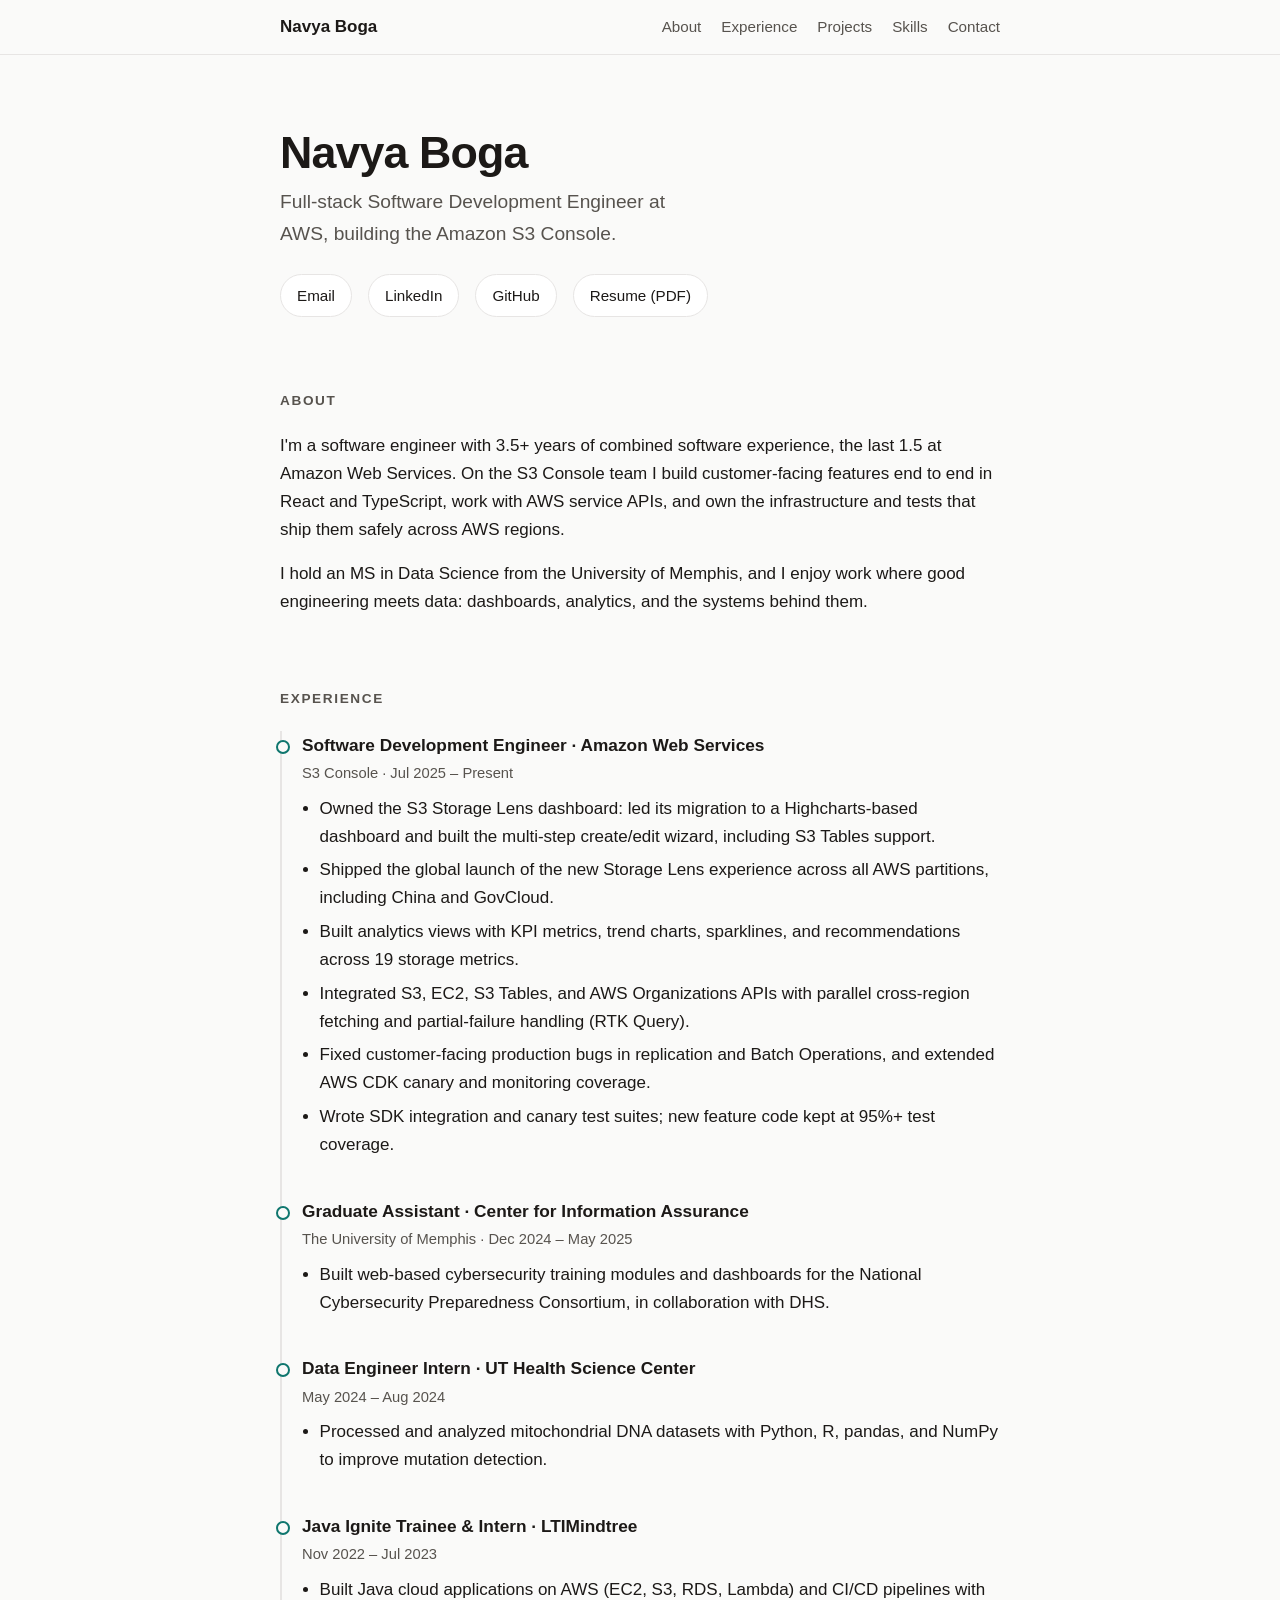
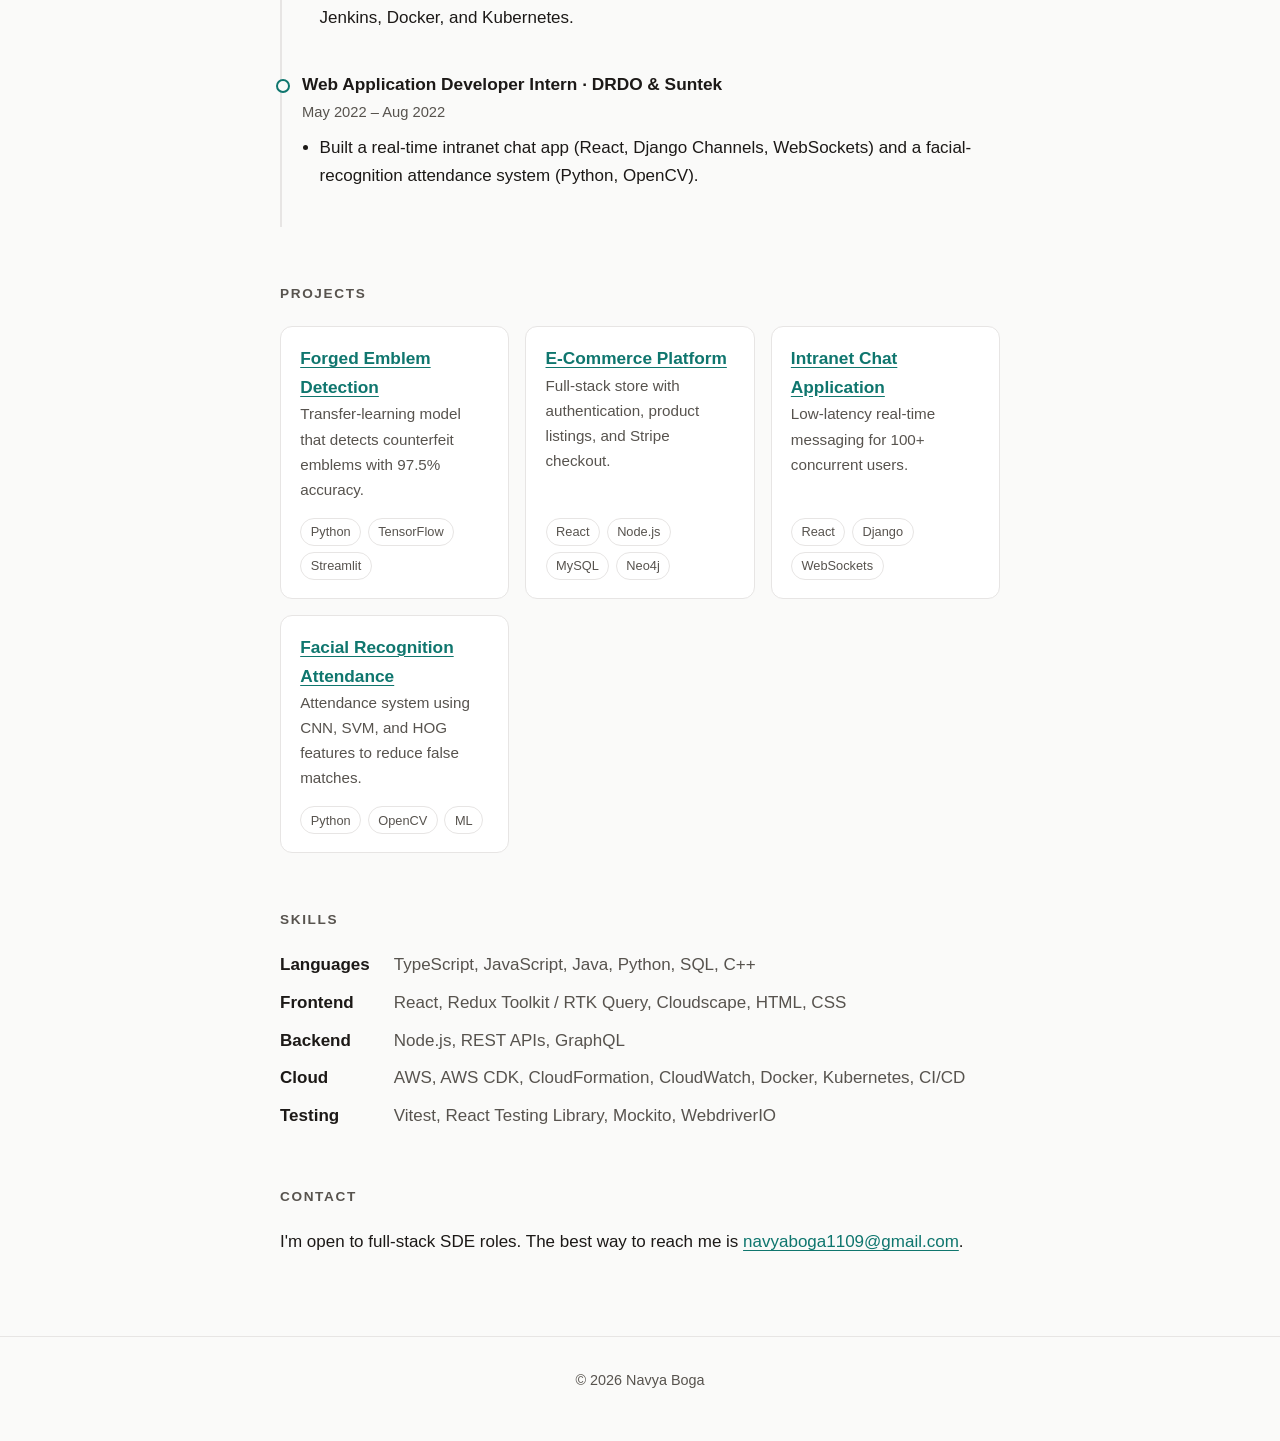
==== index.html @ 66bd67a5 "Add portfolio site" ====
<!DOCTYPE html>
<html lang="en">
<head>
  <meta charset="utf-8">
  <meta name="viewport" content="width=device-width, initial-scale=1">
  <title>Navya Boga — Software Development Engineer</title>
  <meta name="description" content="Navya Boga — Full-stack Software Development Engineer at AWS (S3 Console). React, TypeScript, Java, AWS CDK.">
  <meta property="og:title" content="Navya Boga — Software Development Engineer">
  <meta property="og:description" content="Full-stack SDE at AWS building the S3 Console. 3.5+ years of combined software experience.">
  <link rel="icon" href="data:image/svg+xml,<svg xmlns='http://www.w3.org/2000/svg' viewBox='0 0 100 100'><text y='.9em' font-size='80'>N</text></svg>">
  <style>
    :root {
      --bg: #fafaf9;
      --fg: #1c1917;
      --muted: #57534e;
      --line: #e7e5e4;
      --accent: #0f766e;
      --card: #ffffff;
      --max: 760px;
    }
    @media (prefers-color-scheme: dark) {
      :root {
        --bg: #0c0a09;
        --fg: #f5f5f4;
        --muted: #a8a29e;
        --line: #292524;
        --accent: #5eead4;
        --card: #1c1917;
      }
    }
    * { box-sizing: border-box; }
    html { scroll-behavior: smooth; }
    @media (prefers-reduced-motion: reduce) { html { scroll-behavior: auto; } }
    body {
      margin: 0;
      background: var(--bg);
      color: var(--fg);
      font: 17px/1.65 -apple-system, BlinkMacSystemFont, "Segoe UI", Inter, Roboto, Helvetica, Arial, sans-serif;
    }
    a { color: var(--accent); text-underline-offset: 3px; }
    a:focus-visible, button:focus-visible { outline: 2px solid var(--accent); outline-offset: 3px; border-radius: 3px; }
    .skip { position: absolute; left: -999px; top: 0; background: var(--fg); color: var(--bg); padding: .5rem 1rem; }
    .skip:focus { left: 1rem; top: 1rem; z-index: 10; }
    header.top {
      position: sticky; top: 0; z-index: 5;
      background: var(--bg);
      border-bottom: 1px solid var(--line);
    }
    nav {
      max-width: var(--max); margin: 0 auto; padding: .8rem 1.25rem;
      display: flex; gap: 1.25rem; flex-wrap: wrap; align-items: center;
    }
    nav .brand { font-weight: 600; color: var(--fg); text-decoration: none; margin-right: auto; }
    nav a:not(.brand) { color: var(--muted); text-decoration: none; font-size: .95rem; }
    nav a:not(.brand):hover { color: var(--fg); }
    main { max-width: var(--max); margin: 0 auto; padding: 0 1.25rem 4rem; }
    section { padding-top: 3.5rem; }
    h1 { font-size: clamp(2rem, 6vw, 2.8rem); line-height: 1.15; margin: 0 0 .5rem; letter-spacing: -.02em; }
    h2 { font-size: .85rem; text-transform: uppercase; letter-spacing: .12em; color: var(--muted); margin: 0 0 1.25rem; font-weight: 600; }
    h3 { font-size: 1.08rem; margin: 0; }
    p { margin: 0 0 1rem; }
    .hero { padding-top: 4.5rem; }
    .lede { font-size: 1.2rem; color: var(--muted); max-width: 40ch; }
    .links { display: flex; gap: 1rem; flex-wrap: wrap; margin-top: 1.5rem; padding: 0; list-style: none; }
    .btn {
      display: inline-block; padding: .5rem 1rem; border: 1px solid var(--line);
      border-radius: 999px; text-decoration: none; color: var(--fg); font-size: .95rem;
      background: var(--card);
    }
    .btn:hover { border-color: var(--accent); color: var(--accent); }
    .job { border-left: 2px solid var(--line); padding: 0 0 2rem 1.25rem; position: relative; }
    .job::before {
      content: ""; position: absolute; left: -6px; top: .55rem; width: 10px; height: 10px;
      border-radius: 50%; background: var(--bg); border: 2px solid var(--accent);
    }
    .meta { color: var(--muted); font-size: .92rem; margin: .1rem 0 .6rem; }
    ul.points { margin: 0; padding-left: 1.1rem; }
    ul.points li { margin-bottom: .35rem; }
    .grid { display: grid; gap: 1rem; grid-template-columns: repeat(auto-fit, minmax(220px, 1fr)); }
    .card {
      background: var(--card); border: 1px solid var(--line); border-radius: 12px; padding: 1.1rem 1.2rem;
      display: flex; flex-direction: column;
    }
    .card p { color: var(--muted); font-size: .95rem; flex: 1; }
    .tags { display: flex; flex-wrap: wrap; gap: .4rem; padding: 0; margin: 0; list-style: none; }
    .tags li { font-size: .8rem; padding: .15rem .6rem; border: 1px solid var(--line); border-radius: 999px; color: var(--muted); }
    dl.skills { display: grid; grid-template-columns: max-content 1fr; gap: .6rem 1.5rem; margin: 0; }
    dl.skills dt { font-weight: 600; }
    dl.skills dd { margin: 0; color: var(--muted); }
    @media (max-width: 560px) { dl.skills { grid-template-columns: 1fr; } dl.skills dd { margin-bottom: .6rem; } }
    footer { border-top: 1px solid var(--line); color: var(--muted); font-size: .9rem; text-align: center; padding: 2rem 1rem; }
  </style>
</head>
<body>
  <a class="skip" href="#main">Skip to content</a>

  <header class="top">
    <nav aria-label="Primary">
      <a class="brand" href="#top">Navya Boga</a>
      <a href="#about">About</a>
      <a href="#experience">Experience</a>
      <a href="#projects">Projects</a>
      <a href="#skills">Skills</a>
      <a href="#contact">Contact</a>
    </nav>
  </header>

  <main id="main">
    <section class="hero" id="top" aria-labelledby="name">
      <h1 id="name">Navya Boga</h1>
      <p class="lede">Full-stack Software Development Engineer at AWS, building the Amazon S3 Console.</p>
      <ul class="links">
        <li><a class="btn" href="mailto:navyaboga1109@gmail.com">Email</a></li>
        <li><a class="btn" href="https://www.linkedin.com/in/navya-boga-953455212/" rel="noopener">LinkedIn</a></li>
        <li><a class="btn" href="https://github.com/NavyaBoga1109/" rel="noopener">GitHub</a></li>
        <li><a class="btn" href="resume.pdf">Resume (PDF)</a></li>
      </ul>
    </section>

    <section id="about" aria-labelledby="about-h">
      <h2 id="about-h">About</h2>
      <p>I'm a software engineer with 3.5+ years of combined software experience, the last 1.5 at Amazon Web Services. On the S3 Console team I build customer-facing features end to end in React and TypeScript, work with AWS service APIs, and own the infrastructure and tests that ship them safely across AWS regions.</p>
      <p>I hold an MS in Data Science from the University of Memphis, and I enjoy work where good engineering meets data: dashboards, analytics, and the systems behind them.</p>
    </section>

    <section id="experience" aria-labelledby="exp-h">
      <h2 id="exp-h">Experience</h2>

      <article class="job">
        <h3>Software Development Engineer · Amazon Web Services</h3>
        <p class="meta">S3 Console · Jul 2025 – Present</p>
        <ul class="points">
          <li>Owned the S3 Storage Lens dashboard: led its migration to a Highcharts-based dashboard and built the multi-step create/edit wizard, including S3 Tables support.</li>
          <li>Shipped the global launch of the new Storage Lens experience across all AWS partitions, including China and GovCloud.</li>
          <li>Built analytics views with KPI metrics, trend charts, sparklines, and recommendations across 19 storage metrics.</li>
          <li>Integrated S3, EC2, S3 Tables, and AWS Organizations APIs with parallel cross-region fetching and partial-failure handling (RTK Query).</li>
          <li>Fixed customer-facing production bugs in replication and Batch Operations, and extended AWS CDK canary and monitoring coverage.</li>
          <li>Wrote SDK integration and canary test suites; new feature code kept at 95%+ test coverage.</li>
        </ul>
      </article>

      <article class="job">
        <h3>Graduate Assistant · Center for Information Assurance</h3>
        <p class="meta">The University of Memphis · Dec 2024 – May 2025</p>
        <ul class="points">
          <li>Built web-based cybersecurity training modules and dashboards for the National Cybersecurity Preparedness Consortium, in collaboration with DHS.</li>
        </ul>
      </article>

      <article class="job">
        <h3>Data Engineer Intern · UT Health Science Center</h3>
        <p class="meta">May 2024 – Aug 2024</p>
        <ul class="points">
          <li>Processed and analyzed mitochondrial DNA datasets with Python, R, pandas, and NumPy to improve mutation detection.</li>
        </ul>
      </article>

      <article class="job">
        <h3>Java Ignite Trainee &amp; Intern · LTIMindtree</h3>
        <p class="meta">Nov 2022 – Jul 2023</p>
        <ul class="points">
          <li>Built Java cloud applications on AWS (EC2, S3, RDS, Lambda) and CI/CD pipelines with Jenkins, Docker, and Kubernetes.</li>
        </ul>
      </article>

      <article class="job">
        <h3>Web Application Developer Intern · DRDO &amp; Suntek</h3>
        <p class="meta">May 2022 – Aug 2022</p>
        <ul class="points">
          <li>Built a real-time intranet chat app (React, Django Channels, WebSockets) and a facial-recognition attendance system (Python, OpenCV).</li>
        </ul>
      </article>
    </section>

    <section id="projects" aria-labelledby="proj-h">
      <h2 id="proj-h">Projects</h2>
      <div class="grid">
        <article class="card">
          <h3><a href="https://github.com/NavyaBoga1109/FORGED-EMBLEM-DETECTION-APPLICATION" rel="noopener">Forged Emblem Detection</a></h3>
          <p>Transfer-learning model that detects counterfeit emblems with 97.5% accuracy.</p>
          <ul class="tags" aria-label="Technologies"><li>Python</li><li>TensorFlow</li><li>Streamlit</li></ul>
        </article>
        <article class="card">
          <h3><a href="https://github.com/NavyaBoga1109/ecommerce_web_application" rel="noopener">E-Commerce Platform</a></h3>
          <p>Full-stack store with authentication, product listings, and Stripe checkout.</p>
          <ul class="tags" aria-label="Technologies"><li>React</li><li>Node.js</li><li>MySQL</li><li>Neo4j</li></ul>
        </article>
        <article class="card">
          <h3><a href="https://github.com/NavyaBoga1109/INTRANET_BASED_CHAT_APPLICATION" rel="noopener">Intranet Chat Application</a></h3>
          <p>Low-latency real-time messaging for 100+ concurrent users.</p>
          <ul class="tags" aria-label="Technologies"><li>React</li><li>Django</li><li>WebSockets</li></ul>
        </article>
        <article class="card">
          <h3><a href="https://github.com/NavyaBoga1109/FACIAL_RECOGNITION_ATTENDANCE_SYSTEM" rel="noopener">Facial Recognition Attendance</a></h3>
          <p>Attendance system using CNN, SVM, and HOG features to reduce false matches.</p>
          <ul class="tags" aria-label="Technologies"><li>Python</li><li>OpenCV</li><li>ML</li></ul>
        </article>
      </div>
    </section>

    <section id="skills" aria-labelledby="skills-h">
      <h2 id="skills-h">Skills</h2>
      <dl class="skills">
        <dt>Languages</dt><dd>TypeScript, JavaScript, Java, Python, SQL, C++</dd>
        <dt>Frontend</dt><dd>React, Redux Toolkit / RTK Query, Cloudscape, HTML, CSS</dd>
        <dt>Backend</dt><dd>Node.js, REST APIs, GraphQL</dd>
        <dt>Cloud</dt><dd>AWS, AWS CDK, CloudFormation, CloudWatch, Docker, Kubernetes, CI/CD</dd>
        <dt>Testing</dt><dd>Vitest, React Testing Library, Mockito, WebdriverIO</dd>
      </dl>
    </section>

    <section id="contact" aria-labelledby="contact-h">
      <h2 id="contact-h">Contact</h2>
      <p>I'm open to full-stack SDE roles. The best way to reach me is <a href="mailto:navyaboga1109@gmail.com">navyaboga1109@gmail.com</a>.</p>
    </section>
  </main>

  <footer>
    <p>© 2026 Navya Boga</p>
  </footer>
</body>
</html>
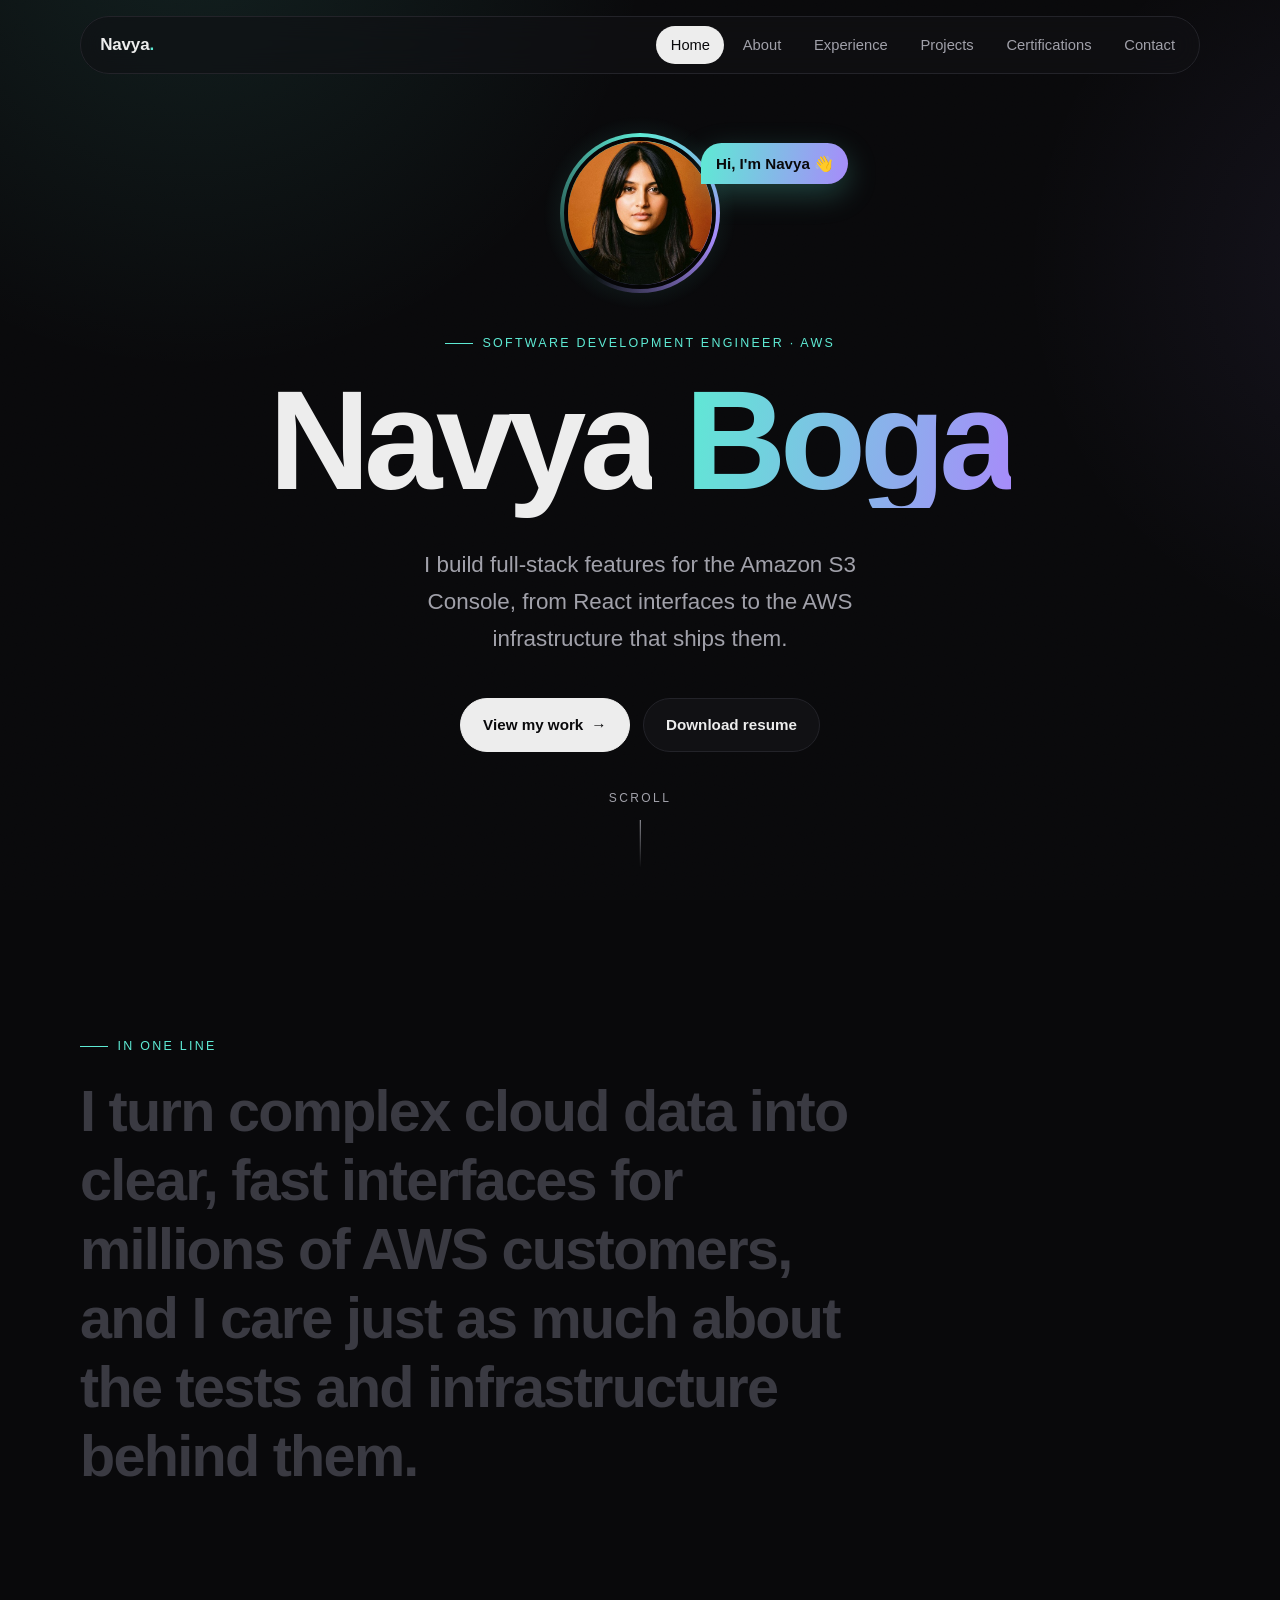
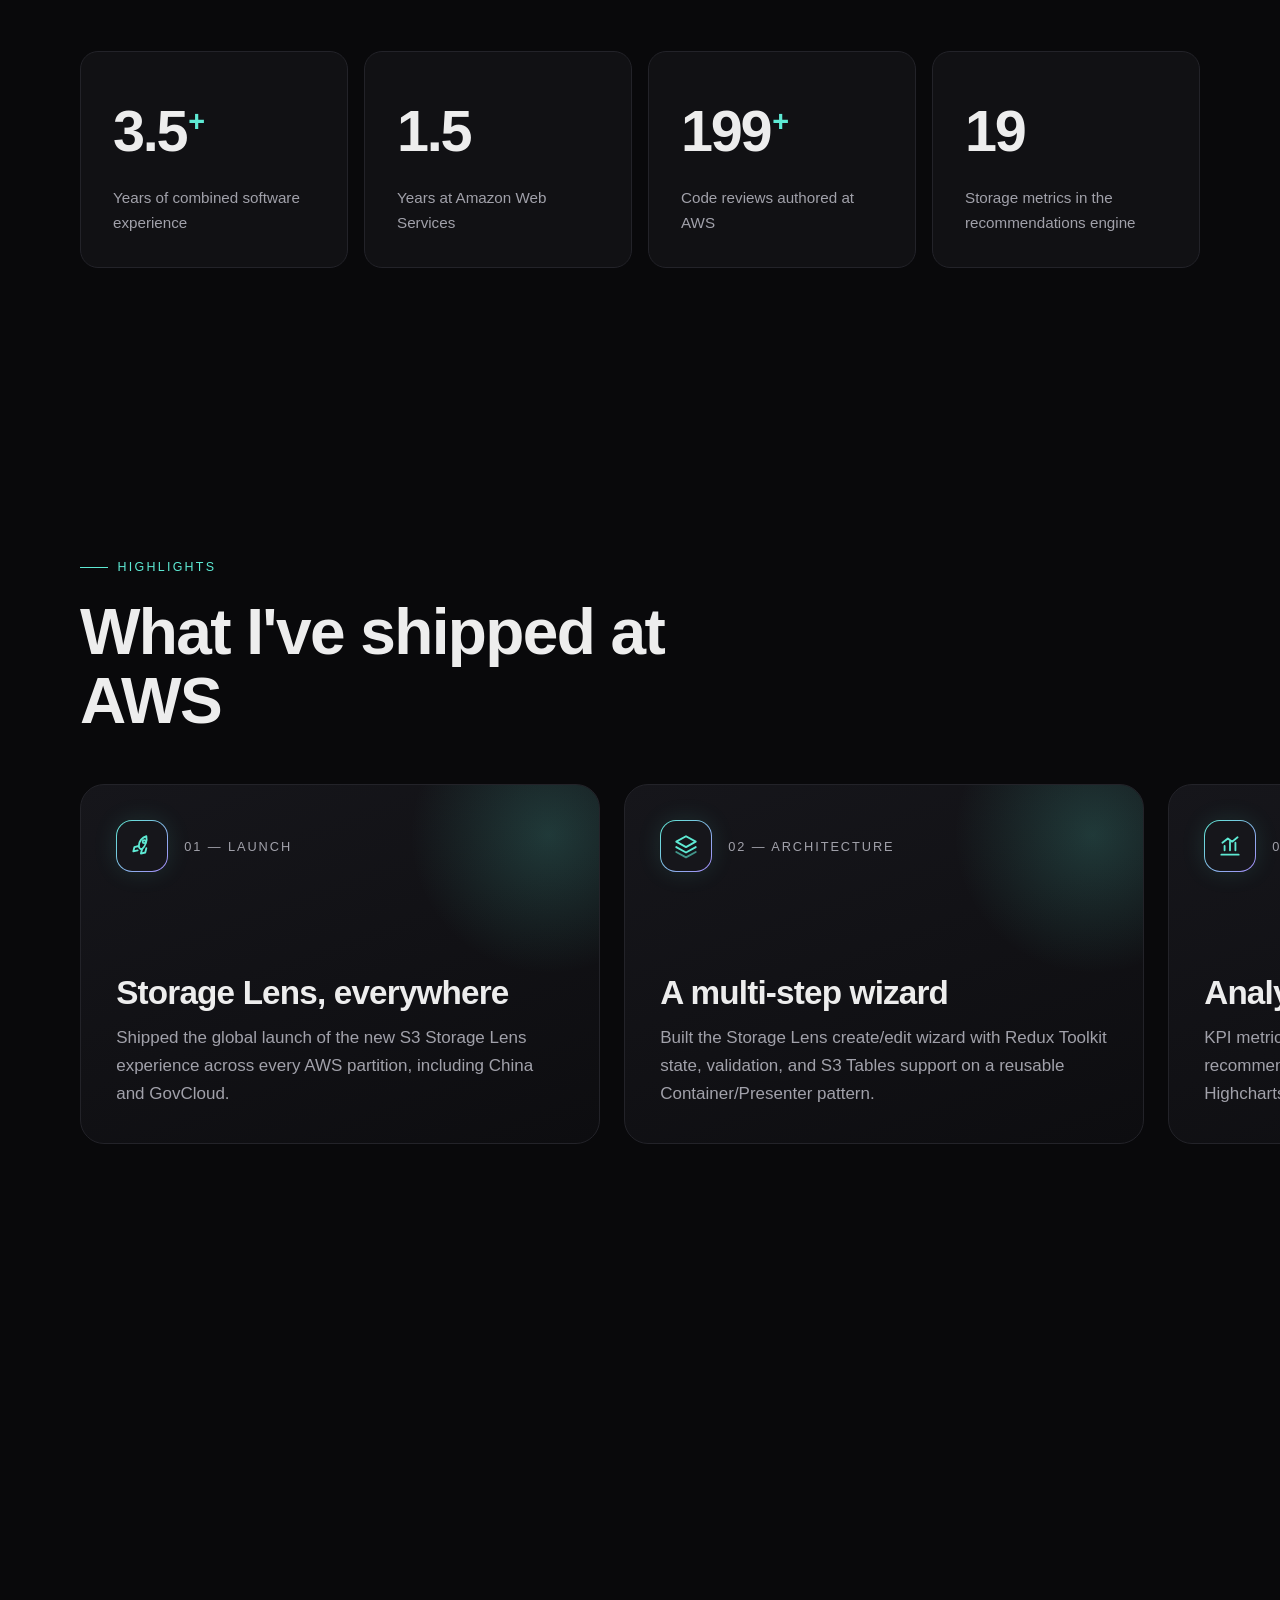
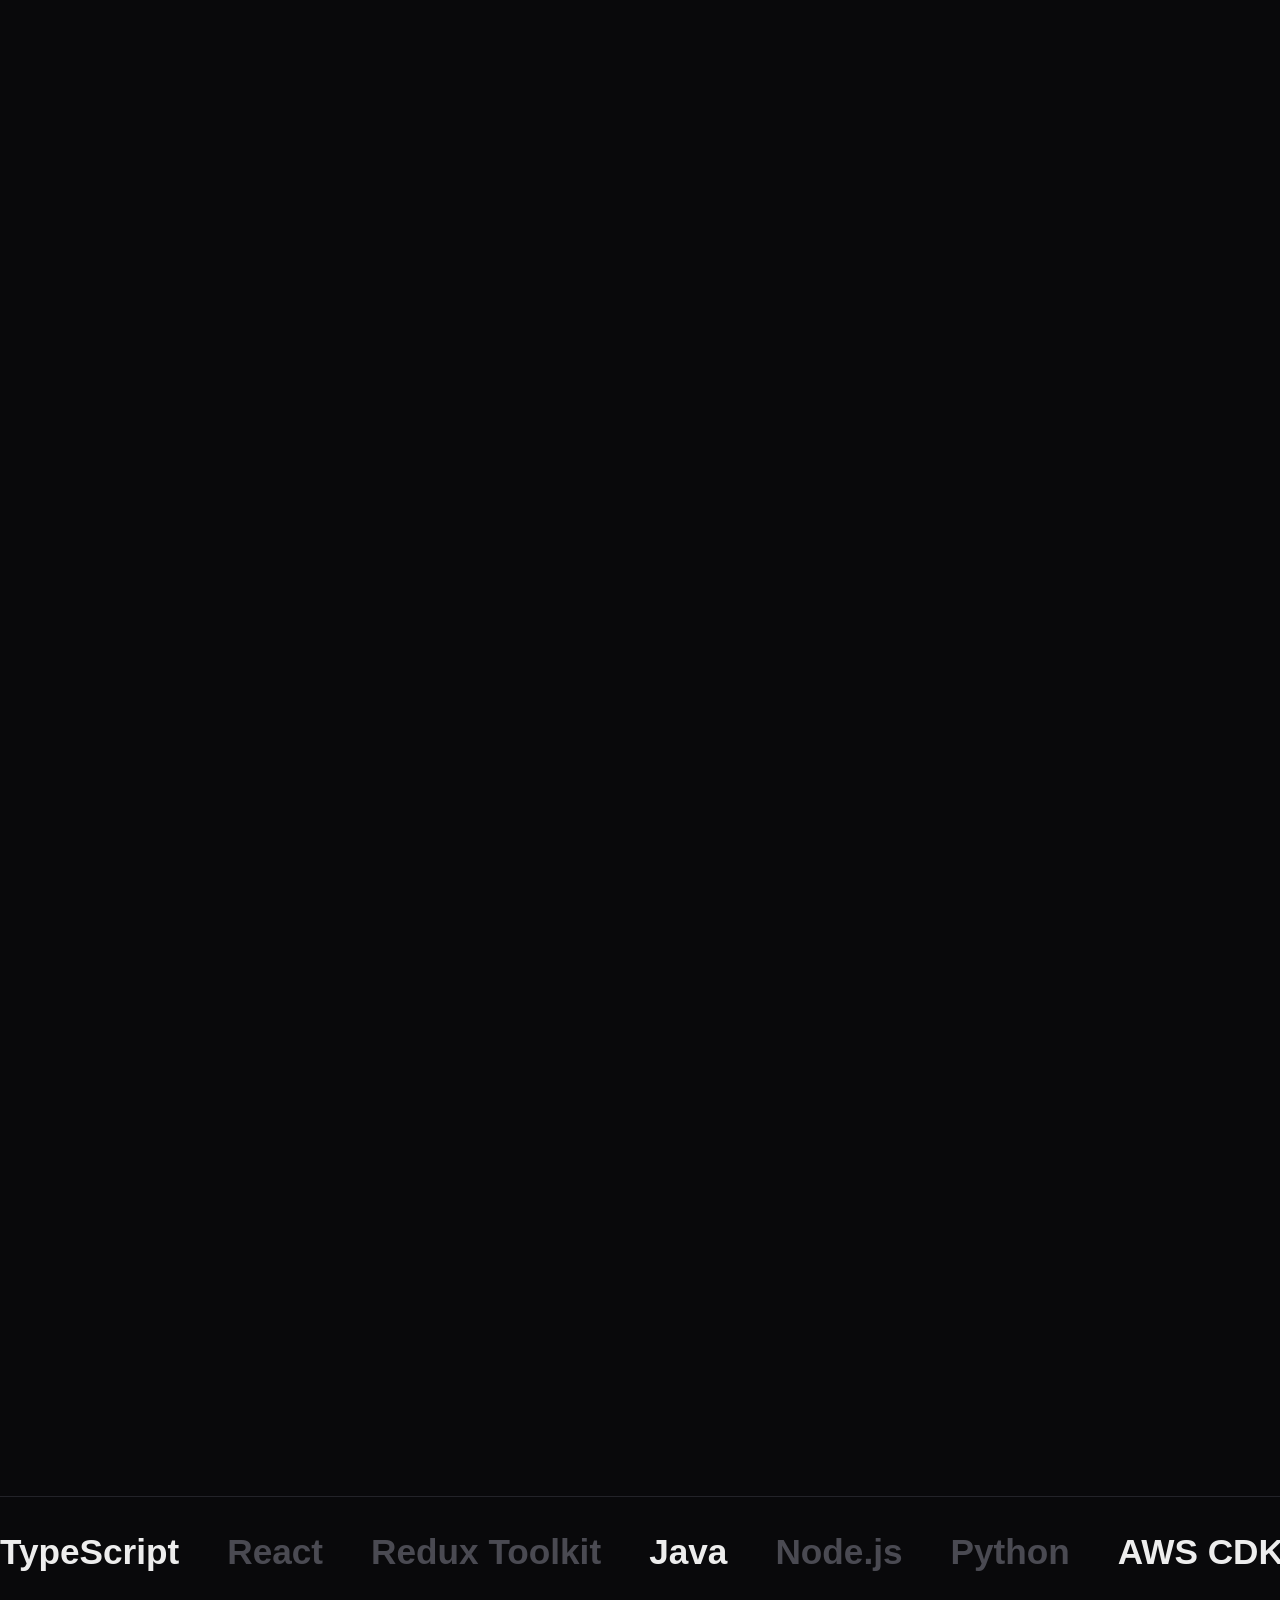
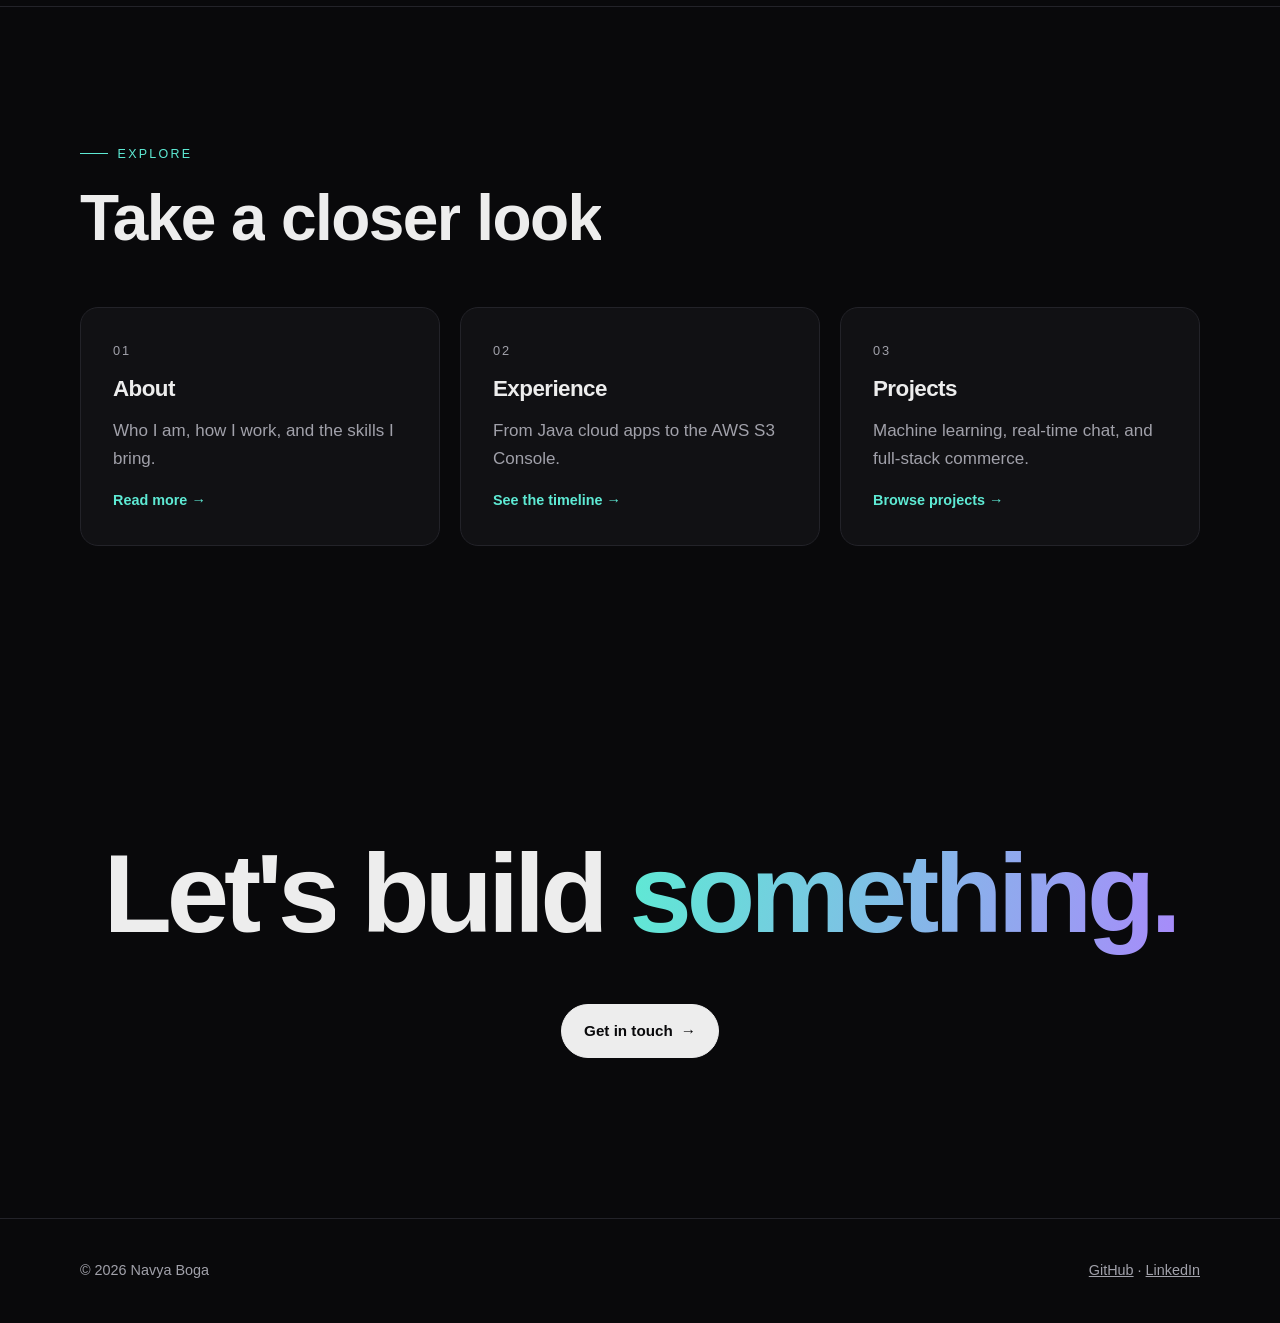
==== commit ecd35ccd: "Multi-page portfolio: avatar, icons, project art, certifications page, 11 projects" ====
--- a/index.html
+++ b/index.html
@@ -3,220 +3,150 @@
 <head>
   <meta charset="utf-8">
   <meta name="viewport" content="width=device-width, initial-scale=1">
-  <title>Navya Boga — Software Development Engineer</title>
-  <meta name="description" content="Navya Boga — Full-stack Software Development Engineer at AWS (S3 Console). React, TypeScript, Java, AWS CDK.">
-  <meta property="og:title" content="Navya Boga — Software Development Engineer">
-  <meta property="og:description" content="Full-stack SDE at AWS building the S3 Console. 3.5+ years of combined software experience.">
-  <link rel="icon" href="data:image/svg+xml,<svg xmlns='http://www.w3.org/2000/svg' viewBox='0 0 100 100'><text y='.9em' font-size='80'>N</text></svg>">
-  <style>
-    :root {
-      --bg: #fafaf9;
-      --fg: #1c1917;
-      --muted: #57534e;
-      --line: #e7e5e4;
-      --accent: #0f766e;
-      --card: #ffffff;
-      --max: 760px;
-    }
-    @media (prefers-color-scheme: dark) {
-      :root {
-        --bg: #0c0a09;
-        --fg: #f5f5f4;
-        --muted: #a8a29e;
-        --line: #292524;
-        --accent: #5eead4;
-        --card: #1c1917;
-      }
-    }
-    * { box-sizing: border-box; }
-    html { scroll-behavior: smooth; }
-    @media (prefers-reduced-motion: reduce) { html { scroll-behavior: auto; } }
-    body {
-      margin: 0;
-      background: var(--bg);
-      color: var(--fg);
-      font: 17px/1.65 -apple-system, BlinkMacSystemFont, "Segoe UI", Inter, Roboto, Helvetica, Arial, sans-serif;
-    }
-    a { color: var(--accent); text-underline-offset: 3px; }
-    a:focus-visible, button:focus-visible { outline: 2px solid var(--accent); outline-offset: 3px; border-radius: 3px; }
-    .skip { position: absolute; left: -999px; top: 0; background: var(--fg); color: var(--bg); padding: .5rem 1rem; }
-    .skip:focus { left: 1rem; top: 1rem; z-index: 10; }
-    header.top {
-      position: sticky; top: 0; z-index: 5;
-      background: var(--bg);
-      border-bottom: 1px solid var(--line);
-    }
-    nav {
-      max-width: var(--max); margin: 0 auto; padding: .8rem 1.25rem;
-      display: flex; gap: 1.25rem; flex-wrap: wrap; align-items: center;
-    }
-    nav .brand { font-weight: 600; color: var(--fg); text-decoration: none; margin-right: auto; }
-    nav a:not(.brand) { color: var(--muted); text-decoration: none; font-size: .95rem; }
-    nav a:not(.brand):hover { color: var(--fg); }
-    main { max-width: var(--max); margin: 0 auto; padding: 0 1.25rem 4rem; }
-    section { padding-top: 3.5rem; }
-    h1 { font-size: clamp(2rem, 6vw, 2.8rem); line-height: 1.15; margin: 0 0 .5rem; letter-spacing: -.02em; }
-    h2 { font-size: .85rem; text-transform: uppercase; letter-spacing: .12em; color: var(--muted); margin: 0 0 1.25rem; font-weight: 600; }
-    h3 { font-size: 1.08rem; margin: 0; }
-    p { margin: 0 0 1rem; }
-    .hero { padding-top: 4.5rem; }
-    .lede { font-size: 1.2rem; color: var(--muted); max-width: 40ch; }
-    .links { display: flex; gap: 1rem; flex-wrap: wrap; margin-top: 1.5rem; padding: 0; list-style: none; }
-    .btn {
-      display: inline-block; padding: .5rem 1rem; border: 1px solid var(--line);
-      border-radius: 999px; text-decoration: none; color: var(--fg); font-size: .95rem;
-      background: var(--card);
-    }
-    .btn:hover { border-color: var(--accent); color: var(--accent); }
-    .job { border-left: 2px solid var(--line); padding: 0 0 2rem 1.25rem; position: relative; }
-    .job::before {
-      content: ""; position: absolute; left: -6px; top: .55rem; width: 10px; height: 10px;
-      border-radius: 50%; background: var(--bg); border: 2px solid var(--accent);
-    }
-    .meta { color: var(--muted); font-size: .92rem; margin: .1rem 0 .6rem; }
-    ul.points { margin: 0; padding-left: 1.1rem; }
-    ul.points li { margin-bottom: .35rem; }
-    .grid { display: grid; gap: 1rem; grid-template-columns: repeat(auto-fit, minmax(220px, 1fr)); }
-    .card {
-      background: var(--card); border: 1px solid var(--line); border-radius: 12px; padding: 1.1rem 1.2rem;
-      display: flex; flex-direction: column;
-    }
-    .card p { color: var(--muted); font-size: .95rem; flex: 1; }
-    .tags { display: flex; flex-wrap: wrap; gap: .4rem; padding: 0; margin: 0; list-style: none; }
-    .tags li { font-size: .8rem; padding: .15rem .6rem; border: 1px solid var(--line); border-radius: 999px; color: var(--muted); }
-    dl.skills { display: grid; grid-template-columns: max-content 1fr; gap: .6rem 1.5rem; margin: 0; }
-    dl.skills dt { font-weight: 600; }
-    dl.skills dd { margin: 0; color: var(--muted); }
-    @media (max-width: 560px) { dl.skills { grid-template-columns: 1fr; } dl.skills dd { margin-bottom: .6rem; } }
-    footer { border-top: 1px solid var(--line); color: var(--muted); font-size: .9rem; text-align: center; padding: 2rem 1rem; }
-  </style>
+  <title>Navya Boga — Full-stack Software Engineer</title>
+  <meta name="description" content="Navya Boga — Full-stack Software Development Engineer at AWS building the Amazon S3 Console.">
+  <meta property="og:title" content="Navya Boga — Full-stack Software Engineer">
+  <meta property="og:description" content="Full-stack SDE at AWS. 3.5+ years of combined software experience.">
+  <meta name="theme-color" content="#09090b">
+  <link rel="icon" href="data:image/svg+xml,<svg xmlns='http://www.w3.org/2000/svg' viewBox='0 0 100 100'><rect width='100' height='100' rx='22' fill='%2309090b'/><text x='50' y='70' font-size='62' font-family='Arial' font-weight='700' fill='%235eead4' text-anchor='middle'>N</text></svg>">
+  <link rel="stylesheet" href="assets/style.css">
+  <script>document.documentElement.classList.add("js")</script>
 </head>
 <body>
   <a class="skip" href="#main">Skip to content</a>
+  <div class="ambient" aria-hidden="true"></div>
+  <div class="progress" aria-hidden="true"></div>
 
-  <header class="top">
-    <nav aria-label="Primary">
-      <a class="brand" href="#top">Navya Boga</a>
-      <a href="#about">About</a>
-      <a href="#experience">Experience</a>
-      <a href="#projects">Projects</a>
-      <a href="#skills">Skills</a>
-      <a href="#contact">Contact</a>
+  <header>
+    <nav class="nav" aria-label="Primary">
+      <a class="brand" href="index.html">Navya<span>.</span></a>
+      <button class="menu-btn" aria-expanded="false" aria-controls="menu">Menu</button>
+      <ul id="menu">
+        <li><a href="index.html" aria-current="page">Home</a></li>
+        <li><a href="about.html">About</a></li>
+        <li><a href="experience.html">Experience</a></li>
+        <li><a href="projects.html">Projects</a></li>
+        <li><a href="certifications.html">Certifications</a></li>
+        <li><a href="contact.html">Contact</a></li>
+      </ul>
     </nav>
   </header>
 
   <main id="main">
-    <section class="hero" id="top" aria-labelledby="name">
-      <h1 id="name">Navya Boga</h1>
-      <p class="lede">Full-stack Software Development Engineer at AWS, building the Amazon S3 Console.</p>
-      <ul class="links">
-        <li><a class="btn" href="mailto:navyaboga1109@gmail.com">Email</a></li>
-        <li><a class="btn" href="https://www.linkedin.com/in/navya-boga-953455212/" rel="noopener">LinkedIn</a></li>
-        <li><a class="btn" href="https://github.com/NavyaBoga1109/" rel="noopener">GitHub</a></li>
-        <li><a class="btn" href="resume.pdf">Resume (PDF)</a></li>
-      </ul>
+    <!-- Hero -->
+    <section class="hero" aria-labelledby="hero-h">
+      <div class="hero-inner wrap">
+        <div class="avatar" data-reveal="scale"><img src="assets/img/navya.jpg" alt="Portrait of Navya Boga" width="160" height="160"><span class="hi" aria-hidden="true">Hi, I'm Navya <span class="wave">👋</span></span></div>
+        <p class="eyebrow" data-reveal style="--d:150ms">Software Development Engineer · AWS</p>
+        <h1 id="hero-h" class="split">Navya <span class="grad">Boga</span></h1>
+        <p class="role" data-reveal style="--d:500ms">I build full-stack features for the Amazon S3 Console, from React interfaces to the AWS infrastructure that ships them.</p>
+        <div class="btns" data-reveal style="--d:700ms">
+          <a class="btn primary" href="projects.html">View my work <span class="arr" aria-hidden="true">→</span></a>
+          <a class="btn" href="resume.pdf">Download resume</a>
+        </div>
+      </div>
+      <div class="scroll-cue" aria-hidden="true">Scroll</div>
     </section>
 
-    <section id="about" aria-labelledby="about-h">
-      <h2 id="about-h">About</h2>
-      <p>I'm a software engineer with 3.5+ years of combined software experience, the last 1.5 at Amazon Web Services. On the S3 Console team I build customer-facing features end to end in React and TypeScript, work with AWS service APIs, and own the infrastructure and tests that ship them safely across AWS regions.</p>
-      <p>I hold an MS in Data Science from the University of Memphis, and I enjoy work where good engineering meets data: dashboards, analytics, and the systems behind them.</p>
-    </section>
-
-    <section id="experience" aria-labelledby="exp-h">
-      <h2 id="exp-h">Experience</h2>
-
-      <article class="job">
-        <h3>Software Development Engineer · Amazon Web Services</h3>
-        <p class="meta">S3 Console · Jul 2025 – Present</p>
-        <ul class="points">
-          <li>Owned the S3 Storage Lens dashboard: led its migration to a Highcharts-based dashboard and built the multi-step create/edit wizard, including S3 Tables support.</li>
-          <li>Shipped the global launch of the new Storage Lens experience across all AWS partitions, including China and GovCloud.</li>
-          <li>Built analytics views with KPI metrics, trend charts, sparklines, and recommendations across 19 storage metrics.</li>
-          <li>Integrated S3, EC2, S3 Tables, and AWS Organizations APIs with parallel cross-region fetching and partial-failure handling (RTK Query).</li>
-          <li>Fixed customer-facing production bugs in replication and Batch Operations, and extended AWS CDK canary and monitoring coverage.</li>
-          <li>Wrote SDK integration and canary test suites; new feature code kept at 95%+ test coverage.</li>
-        </ul>
-      </article>
-
-      <article class="job">
-        <h3>Graduate Assistant · Center for Information Assurance</h3>
-        <p class="meta">The University of Memphis · Dec 2024 – May 2025</p>
-        <ul class="points">
-          <li>Built web-based cybersecurity training modules and dashboards for the National Cybersecurity Preparedness Consortium, in collaboration with DHS.</li>
-        </ul>
-      </article>
-
-      <article class="job">
-        <h3>Data Engineer Intern · UT Health Science Center</h3>
-        <p class="meta">May 2024 – Aug 2024</p>
-        <ul class="points">
-          <li>Processed and analyzed mitochondrial DNA datasets with Python, R, pandas, and NumPy to improve mutation detection.</li>
-        </ul>
-      </article>
-
-      <article class="job">
-        <h3>Java Ignite Trainee &amp; Intern · LTIMindtree</h3>
-        <p class="meta">Nov 2022 – Jul 2023</p>
-        <ul class="points">
-          <li>Built Java cloud applications on AWS (EC2, S3, RDS, Lambda) and CI/CD pipelines with Jenkins, Docker, and Kubernetes.</li>
-        </ul>
-      </article>
-
-      <article class="job">
-        <h3>Web Application Developer Intern · DRDO &amp; Suntek</h3>
-        <p class="meta">May 2022 – Aug 2022</p>
-        <ul class="points">
-          <li>Built a real-time intranet chat app (React, Django Channels, WebSockets) and a facial-recognition attendance system (Python, OpenCV).</li>
-        </ul>
-      </article>
-    </section>
-
-    <section id="projects" aria-labelledby="proj-h">
-      <h2 id="proj-h">Projects</h2>
-      <div class="grid">
-        <article class="card">
-          <h3><a href="https://github.com/NavyaBoga1109/FORGED-EMBLEM-DETECTION-APPLICATION" rel="noopener">Forged Emblem Detection</a></h3>
-          <p>Transfer-learning model that detects counterfeit emblems with 97.5% accuracy.</p>
-          <ul class="tags" aria-label="Technologies"><li>Python</li><li>TensorFlow</li><li>Streamlit</li></ul>
-        </article>
-        <article class="card">
-          <h3><a href="https://github.com/NavyaBoga1109/ecommerce_web_application" rel="noopener">E-Commerce Platform</a></h3>
-          <p>Full-stack store with authentication, product listings, and Stripe checkout.</p>
-          <ul class="tags" aria-label="Technologies"><li>React</li><li>Node.js</li><li>MySQL</li><li>Neo4j</li></ul>
-        </article>
-        <article class="card">
-          <h3><a href="https://github.com/NavyaBoga1109/INTRANET_BASED_CHAT_APPLICATION" rel="noopener">Intranet Chat Application</a></h3>
-          <p>Low-latency real-time messaging for 100+ concurrent users.</p>
-          <ul class="tags" aria-label="Technologies"><li>React</li><li>Django</li><li>WebSockets</li></ul>
-        </article>
-        <article class="card">
-          <h3><a href="https://github.com/NavyaBoga1109/FACIAL_RECOGNITION_ATTENDANCE_SYSTEM" rel="noopener">Facial Recognition Attendance</a></h3>
-          <p>Attendance system using CNN, SVM, and HOG features to reduce false matches.</p>
-          <ul class="tags" aria-label="Technologies"><li>Python</li><li>OpenCV</li><li>ML</li></ul>
-        </article>
+    <!-- Statement -->
+    <section class="statement" aria-label="Summary">
+      <div class="wrap">
+        <p class="eyebrow">In one line</p>
+        <p>I turn complex cloud data into <em>clear, fast interfaces</em> for millions of AWS customers, and I care just as much about the <em>tests and infrastructure</em> behind them.</p>
       </div>
     </section>
 
-    <section id="skills" aria-labelledby="skills-h">
-      <h2 id="skills-h">Skills</h2>
-      <dl class="skills">
-        <dt>Languages</dt><dd>TypeScript, JavaScript, Java, Python, SQL, C++</dd>
-        <dt>Frontend</dt><dd>React, Redux Toolkit / RTK Query, Cloudscape, HTML, CSS</dd>
-        <dt>Backend</dt><dd>Node.js, REST APIs, GraphQL</dd>
-        <dt>Cloud</dt><dd>AWS, AWS CDK, CloudFormation, CloudWatch, Docker, Kubernetes, CI/CD</dd>
-        <dt>Testing</dt><dd>Vitest, React Testing Library, Mockito, WebdriverIO</dd>
-      </dl>
+    <!-- Stats -->
+    <section aria-labelledby="stats-h" style="padding-top:2rem">
+      <div class="wrap">
+        <h2 id="stats-h" class="sr-only">At a glance</h2>
+        <div class="stats">
+          <div class="stat" data-reveal><div class="num"><span data-count="3.5">3.5</span><sup>+</sup></div><p>Years of combined software experience</p></div>
+          <div class="stat" data-reveal style="--d:100ms"><div class="num"><span data-count="1.5">1.5</span></div><p>Years at Amazon Web Services</p></div>
+          <div class="stat" data-reveal style="--d:200ms"><div class="num"><span data-count="200">200</span><sup>+</sup></div><p>Code reviews authored at AWS</p></div>
+          <div class="stat" data-reveal style="--d:300ms"><div class="num"><span data-count="19">19</span></div><p>Storage metrics in the recommendations engine</p></div>
+        </div>
+      </div>
     </section>
 
-    <section id="contact" aria-labelledby="contact-h">
-      <h2 id="contact-h">Contact</h2>
-      <p>I'm open to full-stack SDE roles. The best way to reach me is <a href="mailto:navyaboga1109@gmail.com">navyaboga1109@gmail.com</a>.</p>
+    <!-- Pinned horizontal highlights -->
+    <section class="pin" aria-labelledby="hl-h">
+      <div class="pin-sticky">
+        <div class="wrap pin-head">
+          <p class="eyebrow">Highlights</p>
+          <h2 id="hl-h" class="title">What I've shipped at AWS</h2>
+        </div>
+        <div class="track">
+          <article class="panel">
+            <div class="panel-top"><span class="icon" aria-hidden="true"><svg viewBox="0 0 24 24"><path d="M12 15c-1.5 0-3-1.5-3-3 0-4 3-8 7-9 1 4-1 9-4 12z"/><path d="M9 12l-4 1-1 4 4-1M12 15l-1 4 4-1 1-4"/><circle cx="14" cy="8" r="1.4"/></svg></span><span class="idx">01 — LAUNCH</span></div>
+            <div><h3>Storage Lens, everywhere</h3><p>Shipped the global launch of the new S3 Storage Lens experience across every AWS partition, including China and GovCloud.</p></div>
+          </article>
+          <article class="panel">
+            <div class="panel-top"><span class="icon" aria-hidden="true"><svg viewBox="0 0 24 24"><path d="M12 3l9 5-9 5-9-5z"/><path d="M3 13l9 5 9-5"/><path d="M3 17.5l9 5 9-5" opacity=".6"/></svg></span><span class="idx">02 — ARCHITECTURE</span></div>
+            <div><h3>A multi-step wizard</h3><p>Built the Storage Lens create/edit wizard with Redux Toolkit state, validation, and S3 Tables support on a reusable Container/Presenter pattern.</p></div>
+          </article>
+          <article class="panel">
+            <div class="panel-top"><span class="icon" aria-hidden="true"><svg viewBox="0 0 24 24"><path d="M4 20h16"/><path d="M7 16v-4M12 16V8M17 16v-7"/><path d="M5 9l5-4 4 3 5-4"/></svg></span><span class="idx">03 — DATA VIZ</span></div>
+            <div><h3>Analytics dashboards</h3><p>KPI metrics, trend charts, sparklines, and recommendations across 19 storage metrics, migrated to Highcharts.</p></div>
+          </article>
+          <article class="panel">
+            <div class="panel-top"><span class="icon" aria-hidden="true"><svg viewBox="0 0 24 24"><circle cx="12" cy="12" r="9"/><path d="M3 12h18M12 3c3 3 3 15 0 18M12 3c-3 3-3 15 0 18"/></svg></span><span class="idx">04 — INTEGRATION</span></div>
+            <div><h3>Multi-region, multi-service</h3><p>Parallel cross-region fetching across S3, EC2, S3 Tables, and AWS Organizations, with partial-failure handling.</p></div>
+          </article>
+          <article class="panel">
+            <div class="panel-top"><span class="icon" aria-hidden="true"><svg viewBox="0 0 24 24"><path d="M12 3l8 3v6c0 5-3.5 8-8 9-4.5-1-8-4-8-9V6z"/><path d="M8.5 12l2.5 2.5 4.5-5"/></svg></span><span class="idx">05 — RELIABILITY</span></div>
+            <div><h3>Tests and canaries</h3><p>SDK integration suites, availability canaries, and AWS CDK monitoring, with new code at 95%+ test coverage.</p></div>
+          </article>
+        </div>
+      </div>
+    </section>
+
+    <!-- Skills marquee -->
+    <div class="marquee" aria-label="Technologies: TypeScript, React, Redux Toolkit, Java, Node.js, Python, AWS CDK, CloudFormation, Docker, Kubernetes, Vitest, GraphQL">
+      <div class="marquee-track" aria-hidden="true">
+        <span>TypeScript</span><span>React</span><span>Redux Toolkit</span><span>Java</span><span>Node.js</span><span>Python</span><span>AWS CDK</span><span>CloudFormation</span><span>Docker</span><span>Kubernetes</span><span>Vitest</span><span>GraphQL</span>
+        <span>TypeScript</span><span>React</span><span>Redux Toolkit</span><span>Java</span><span>Node.js</span><span>Python</span><span>AWS CDK</span><span>CloudFormation</span><span>Docker</span><span>Kubernetes</span><span>Vitest</span><span>GraphQL</span>
+      </div>
+    </div>
+
+    <!-- Explore -->
+    <section aria-labelledby="explore-h">
+      <div class="wrap">
+        <p class="eyebrow" data-reveal>Explore</p>
+        <h2 id="explore-h" class="title split">Take a closer look</h2>
+        <div class="cards" style="margin-top:3rem">
+          <a class="card" href="about.html" data-reveal>
+            <span class="num-badge">01</span><h3>About</h3>
+            <p>Who I am, how I work, and the skills I bring.</p><span class="go">Read more →</span>
+          </a>
+          <a class="card" href="experience.html" data-reveal style="--d:120ms">
+            <span class="num-badge">02</span><h3>Experience</h3>
+            <p>From Java cloud apps to the AWS S3 Console.</p><span class="go">See the timeline →</span>
+          </a>
+          <a class="card" href="projects.html" data-reveal style="--d:240ms">
+            <span class="num-badge">03</span><h3>Projects</h3>
+            <p>Machine learning, real-time chat, and full-stack commerce.</p><span class="go">Browse projects →</span>
+          </a>
+        </div>
+      </div>
+    </section>
+
+    <section class="big-cta" aria-labelledby="cta-h">
+      <div class="wrap">
+        <h2 id="cta-h" class="split">Let's build <span class="grad">something.</span></h2>
+        <div class="btns" data-reveal style="--d:300ms">
+          <a class="btn primary" href="contact.html">Get in touch <span class="arr" aria-hidden="true">→</span></a>
+        </div>
+      </div>
     </section>
   </main>
 
   <footer>
-    <p>© 2026 Navya Boga</p>
+    <div class="wrap">
+      <span>© <span data-year>2026</span> Navya Boga</span>
+      <span><a href="https://github.com/NavyaBoga1109/" rel="noopener">GitHub</a> · <a href="https://www.linkedin.com/in/navya-boga-953455212/" rel="noopener">LinkedIn</a></span>
+    </div>
   </footer>
+  <script src="assets/main.js" defer></script>
 </body>
 </html>
--- a/assets/style.css
+++ b/assets/style.css
@@ -0,0 +1,444 @@
+/* ==========================================================
+   Navya Boga — portfolio
+   Minimal dark palette, one accent, cinematic motion.
+   All motion is disabled under prefers-reduced-motion.
+   ========================================================== */
+:root {
+  --bg: #09090b;
+  --bg-2: #111114;
+  --fg: #ededed;
+  --muted: #a1a1aa;      /* 7.6:1 on --bg */
+  --line: #232329;
+  --accent: #5eead4;     /* teal */
+  --accent-2: #a78bfa;   /* soft violet, used only in gradients */
+  --radius: 18px;
+  --max: 1120px;
+  --ease: cubic-bezier(.16, 1, .3, 1);
+  --font: "Inter", -apple-system, BlinkMacSystemFont, "Segoe UI", Roboto, Helvetica, Arial, sans-serif;
+}
+
+* { box-sizing: border-box; }
+html { -webkit-text-size-adjust: 100%; }
+body {
+  margin: 0;
+  background: var(--bg);
+  color: var(--fg);
+  font: 17px/1.65 var(--font);
+  -webkit-font-smoothing: antialiased;
+  overflow-x: hidden;
+}
+img { max-width: 100%; display: block; }
+a { color: inherit; }
+::selection { background: var(--accent); color: var(--bg); }
+
+a:focus-visible, button:focus-visible {
+  outline: 2px solid var(--accent);
+  outline-offset: 4px;
+  border-radius: 6px;
+}
+
+.skip {
+  position: fixed; left: 1rem; top: -100px; z-index: 100;
+  background: var(--fg); color: var(--bg); padding: .6rem 1rem; border-radius: 8px;
+}
+.skip:focus { top: 1rem; }
+
+.sr-only {
+  position: absolute; width: 1px; height: 1px; overflow: hidden;
+  clip: rect(0 0 0 0); white-space: nowrap;
+}
+
+/* ---------- Ambient background ---------- */
+.ambient {
+  position: fixed; inset: 0; z-index: -1; pointer-events: none;
+  background:
+    radial-gradient(60vmax 60vmax at 15% -10%, rgba(94, 234, 212, .10), transparent 60%),
+    radial-gradient(50vmax 50vmax at 110% 30%, rgba(167, 139, 250, .08), transparent 60%),
+    var(--bg);
+}
+.ambient::after { /* film grain */
+  content: ""; position: absolute; inset: 0; opacity: .06; mix-blend-mode: overlay;
+  background-image: url("data:image/svg+xml,%3Csvg xmlns='http://www.w3.org/2000/svg' width='160' height='160'%3E%3Cfilter id='n'%3E%3CfeTurbulence type='fractalNoise' baseFrequency='.9' numOctaves='2'/%3E%3C/filter%3E%3Crect width='100%25' height='100%25' filter='url(%23n)'/%3E%3C/svg%3E");
+}
+
+/* ---------- Scroll progress ---------- */
+.progress {
+  position: fixed; top: 0; left: 0; right: 0; height: 2px; z-index: 60;
+  transform-origin: 0 50%; transform: scaleX(var(--p, 0));
+  background: linear-gradient(90deg, var(--accent), var(--accent-2));
+}
+
+/* ---------- Nav ---------- */
+.nav {
+  position: fixed; top: 1rem; left: 50%; transform: translateX(-50%);
+  z-index: 50; width: min(var(--max), calc(100% - 2rem));
+  display: flex; align-items: center; gap: 1rem;
+  padding: .55rem .6rem .55rem 1.2rem;
+  background: rgba(17, 17, 20, .65);
+  backdrop-filter: blur(14px) saturate(140%);
+  -webkit-backdrop-filter: blur(14px) saturate(140%);
+  border: 1px solid var(--line); border-radius: 999px;
+}
+.nav .brand { font-weight: 700; text-decoration: none; letter-spacing: -.01em; margin-right: auto; }
+.nav .brand span { color: var(--accent); }
+.nav ul { display: flex; gap: .25rem; list-style: none; margin: 0; padding: 0; }
+.nav ul a {
+  display: block; padding: .45rem .9rem; border-radius: 999px;
+  text-decoration: none; color: var(--muted); font-size: .92rem;
+  transition: color .3s, background .3s;
+}
+.nav ul a:hover { color: var(--fg); }
+.nav ul a[aria-current="page"] { color: var(--bg); background: var(--fg); }
+.menu-btn {
+  display: none; background: none; border: 1px solid var(--line); color: var(--fg);
+  border-radius: 999px; padding: .45rem .9rem; font: inherit; font-size: .9rem; cursor: pointer;
+}
+@media (max-width: 760px) {
+  .menu-btn { display: block; }
+  .nav ul {
+    position: absolute; top: calc(100% + .5rem); left: 0; right: 0;
+    flex-direction: column; padding: .5rem;
+    background: var(--bg-2); border: 1px solid var(--line); border-radius: var(--radius);
+    display: none;
+  }
+  .nav ul.open { display: flex; }
+}
+
+/* ---------- Layout ---------- */
+main { display: block; }
+.wrap { width: min(var(--max), calc(100% - 2.5rem)); margin: 0 auto; }
+section { padding: 8rem 0; position: relative; }
+.eyebrow {
+  display: inline-flex; align-items: center; gap: .6rem;
+  font-size: .78rem; letter-spacing: .18em; text-transform: uppercase; color: var(--accent);
+  margin: 0 0 1.25rem;
+}
+.eyebrow::before { content: ""; width: 28px; height: 1px; background: currentColor; }
+h1, h2, h3 { letter-spacing: -.025em; line-height: 1.08; margin: 0; }
+h2.title { font-size: clamp(2.2rem, 5.5vw, 4rem); font-weight: 700; max-width: 18ch; }
+.lead { font-size: clamp(1.1rem, 2vw, 1.3rem); color: var(--muted); max-width: 56ch; margin: 1.5rem 0 0; }
+.grad {
+  background: linear-gradient(100deg, var(--fg) 20%, var(--accent) 60%, var(--accent-2));
+  -webkit-background-clip: text; background-clip: text; color: transparent;
+}
+
+/* ---------- Buttons ---------- */
+.btns { display: flex; flex-wrap: wrap; gap: .8rem; margin-top: 2.5rem; }
+.btn {
+  position: relative; display: inline-flex; align-items: center; gap: .5rem;
+  padding: .85rem 1.4rem; border-radius: 999px; font-weight: 600; font-size: .95rem;
+  text-decoration: none; border: 1px solid var(--line); background: var(--bg-2);
+  transition: transform .4s var(--ease), border-color .3s, background .3s;
+}
+.btn:hover { transform: translateY(-2px); border-color: var(--muted); }
+.btn.primary { background: var(--fg); color: var(--bg); border-color: var(--fg); }
+.btn .arr { transition: transform .4s var(--ease); }
+.btn:hover .arr { transform: translateX(4px); }
+
+/* ---------- Hero (home) ---------- */
+.hero {
+  min-height: 100vh; min-height: 100svh;
+  display: grid; place-items: center; padding: 7rem 0 8rem; text-align: center;
+}
+.hero-inner { will-change: transform, opacity, filter; }
+.hero h1 { font-size: clamp(3rem, 11vw, 9rem); font-weight: 800; letter-spacing: -.045em; line-height: .95; }
+.hero .role { font-size: clamp(1.05rem, 2.2vw, 1.4rem); color: var(--muted); margin: 1.75rem auto 0; max-width: 40ch; }
+.hero .btns { justify-content: center; }
+
+/* Avatar: photo in a slowly rotating teal→violet ring */
+.avatar {
+  position: relative; width: clamp(120px, 16vw, 160px); aspect-ratio: 1; margin: 0 auto 2rem;
+  border-radius: 50%; padding: 4px;
+}
+.avatar::before {
+  content: ""; position: absolute; inset: 0; border-radius: 50%;
+  background: conic-gradient(from 0deg, var(--accent), var(--accent-2), transparent 60%, var(--accent));
+  animation: spin 9s linear infinite;
+}
+.avatar::after { /* soft glow */
+  content: ""; position: absolute; inset: -18px; border-radius: 50%; z-index: -1;
+  background: radial-gradient(circle, rgba(94, 234, 212, .25), transparent 70%);
+}
+.avatar img {
+  position: relative; width: 100%; height: 100%; object-fit: cover; border-radius: 50%;
+  border: 4px solid var(--bg); filter: grayscale(.15) contrast(1.03);
+}
+@keyframes spin { to { transform: rotate(1turn); } }
+
+/* "Hi" speech bubble that pops out of the avatar */
+.hi {
+  position: absolute; left: 88%; top: 6%; z-index: 2; white-space: nowrap;
+  padding: .5rem .95rem; border-radius: 999px 999px 999px 6px;
+  font-size: .95rem; font-weight: 600; color: var(--bg);
+  background: linear-gradient(100deg, var(--accent), var(--accent-2));
+  box-shadow: 0 10px 30px rgba(94, 234, 212, .25);
+  transform-origin: 0 100%;
+}
+.js .hi { opacity: 0; transform: scale(.4) translateY(10px); transition: opacity .6s var(--ease) 1.1s, transform .8s var(--ease) 1.1s; }
+.js .avatar.in .hi { opacity: 1; transform: none; }
+.hi .wave { display: inline-block; transform-origin: 70% 80%; animation: wave 2.4s ease-in-out 1.8s 3; }
+@keyframes wave {
+  0%, 60%, 100% { transform: rotate(0); }
+  10%, 30% { transform: rotate(16deg); }
+  20%, 40% { transform: rotate(-10deg); }
+}
+@media (max-width: 560px) { .hi { left: 50%; top: auto; bottom: -14px; transform-origin: 50% 0; translate: -50% 0; font-size: .85rem; } }
+
+/* Line icons in a gradient-bordered badge */
+.panel-top { display: flex; align-items: center; gap: 1rem; }
+.icon {
+  flex: 0 0 auto; width: 52px; height: 52px; border-radius: 16px; display: grid; place-items: center;
+  color: var(--accent);
+  background: linear-gradient(#16161b, #16161b) padding-box,
+              linear-gradient(135deg, var(--accent), var(--accent-2)) border-box;
+  border: 1px solid transparent;
+  box-shadow: 0 0 24px rgba(94, 234, 212, .12);
+}
+.icon svg { width: 26px; height: 26px; fill: none; stroke: currentColor; stroke-width: 1.7; stroke-linecap: round; stroke-linejoin: round; }
+
+/* Circular project images */
+.feature .visual img.orb {
+  width: 60%; max-width: 300px; height: auto; aspect-ratio: 1; border-radius: 50%; object-fit: cover;
+  border: 1px solid var(--line); box-shadow: 0 0 0 10px rgba(94, 234, 212, .05), 0 30px 80px rgba(0, 0, 0, .5);
+  will-change: transform;
+}
+.card .thumb {
+  width: 72px; height: 72px; border-radius: 50%; border: 1px solid var(--line);
+  transition: transform .6s var(--ease);
+}
+.card:hover .thumb { transform: scale(1.08) rotate(-4deg); }
+.scroll-cue {
+  position: absolute; bottom: 2rem; left: 50%; transform: translateX(-50%);
+  font-size: .75rem; letter-spacing: .2em; text-transform: uppercase; color: var(--muted);
+  display: flex; flex-direction: column; align-items: center; gap: .7rem;
+}
+.scroll-cue::after {
+  content: ""; width: 1px; height: 48px;
+  background: linear-gradient(var(--muted), transparent);
+  animation: cue 2.2s var(--ease) infinite;
+  transform-origin: top;
+}
+@keyframes cue { 0% { transform: scaleY(0); } 50% { transform: scaleY(1); } 100% { transform: scaleY(1); opacity: 0; } }
+/* On short screens the hero fills the viewport, so the cue would sit on the buttons */
+@media (max-height: 860px) { .scroll-cue { display: none; } }
+
+/* Split-word reveal */
+.split .w { display: inline-block; overflow: hidden; vertical-align: top; padding-bottom: .08em; }
+.split .w > span { display: inline-block; }
+.js .split .w > span { transform: translateY(105%); transition: transform 1.2s var(--ease); transition-delay: calc(var(--i) * 70ms); }
+.js .split.in .w > span { transform: none; }
+
+/* Gradient words inside split headings: paint each word, not the wrapper */
+.js .split .grad { background: none; color: inherit; }
+.js .split .grad .w > span {
+  background: linear-gradient(100deg, var(--accent), var(--accent-2));
+  -webkit-background-clip: text; background-clip: text; color: transparent;
+}
+
+/* ---------- Page hero (inner pages) ---------- */
+.page-hero { padding: 12rem 0 5rem; }
+.page-hero h1 { font-size: clamp(3rem, 9vw, 7rem); font-weight: 800; letter-spacing: -.045em; }
+
+/* ---------- Reveal on scroll ---------- */
+.js [data-reveal] {
+  opacity: 0; transform: translateY(40px); filter: blur(8px);
+  transition: opacity 1.1s var(--ease), transform 1.1s var(--ease), filter 1.1s var(--ease);
+  transition-delay: var(--d, 0ms);
+}
+.js [data-reveal="left"] { transform: translateX(-60px); }
+.js [data-reveal="scale"] { transform: scale(.92); }
+.js [data-reveal].in { opacity: 1; transform: none; filter: none; }
+
+/* ---------- Big statement (scroll-lit text) ---------- */
+.statement p:not(.eyebrow) {
+  font-size: clamp(1.8rem, 4.6vw, 3.6rem); font-weight: 700; line-height: 1.2; letter-spacing: -.03em;
+  margin: 0; max-width: 24ch;
+}
+.statement .lit { color: var(--fg); }
+.js .statement .lit { color: #3a3a42; transition: color .5s; }
+.js .statement .lit.on { color: var(--fg); }
+.statement .lit.on.hl { color: var(--accent); }
+
+/* ---------- Stats ---------- */
+.stats { display: grid; grid-template-columns: repeat(auto-fit, minmax(200px, 1fr)); gap: 1rem; }
+.stat {
+  padding: 2rem; border: 1px solid var(--line); border-radius: var(--radius); background: var(--bg-2);
+}
+.stat .num { font-size: clamp(2.6rem, 5vw, 3.6rem); font-weight: 800; letter-spacing: -.04em; }
+.stat .num sup { font-size: .5em; color: var(--accent); margin-left: 2px; }
+.stat p { color: var(--muted); margin: .35rem 0 0; font-size: .95rem; }
+
+/* ---------- Pinned horizontal scroll ---------- */
+.pin { height: 300vh; padding: 0; }
+.pin-sticky {
+  position: sticky; top: 0; height: 100vh; height: 100svh;
+  display: flex; flex-direction: column; justify-content: center; overflow: hidden;
+}
+.pin-head { margin-bottom: 3rem; }
+.track { display: flex; gap: 1.5rem; padding-left: max(1.25rem, calc((100vw - var(--max)) / 2)); will-change: transform; }
+.panel {
+  flex: 0 0 min(78vw, 520px); min-height: 360px;
+  border: 1px solid var(--line); border-radius: 24px; padding: 2.2rem;
+  background: linear-gradient(160deg, #16161b, #0d0d10);
+  display: flex; flex-direction: column; justify-content: space-between;
+  position: relative; overflow: hidden;
+}
+.panel .idx { font-size: .8rem; color: var(--muted); letter-spacing: .15em; }
+.panel h3 { font-size: clamp(1.5rem, 2.6vw, 2.1rem); margin: 1rem 0 .8rem; }
+.panel p { color: var(--muted); margin: 0; }
+.panel::before {
+  content: ""; position: absolute; width: 280px; height: 280px; right: -90px; top: -90px; border-radius: 50%;
+  background: radial-gradient(circle, rgba(94, 234, 212, .18), transparent 70%);
+}
+@media (max-width: 760px), (prefers-reduced-motion: reduce) {
+  .pin { height: auto; padding: 6rem 0; }
+  .pin-sticky { position: static; height: auto; }
+  .track { flex-direction: column; padding: 0 1.25rem; transform: none !important; }
+  .panel { flex-basis: auto; min-height: 0; }
+}
+
+/* ---------- Cards with cursor glow ---------- */
+.cards { display: grid; gap: 1.25rem; grid-template-columns: repeat(auto-fit, minmax(300px, 1fr)); }
+.card {
+  position: relative; border: 1px solid var(--line); border-radius: var(--radius);
+  background: var(--bg-2); padding: 2rem; overflow: hidden; text-decoration: none;
+  display: flex; flex-direction: column; gap: 1rem;
+  transition: transform .5s var(--ease), border-color .3s;
+}
+.card::before {
+  content: ""; position: absolute; inset: 0; opacity: 0; transition: opacity .4s;
+  background: radial-gradient(420px circle at var(--mx, 50%) var(--my, 50%), rgba(94, 234, 212, .12), transparent 45%);
+  pointer-events: none;
+}
+.card:hover { border-color: #3a3a42; transform: translateY(-4px); }
+.card:hover::before { opacity: 1; }
+.card h3 { font-size: 1.4rem; }
+.card p { color: var(--muted); margin: 0; flex: 1; }
+.card .go { font-size: .9rem; color: var(--accent); font-weight: 600; }
+.card .num-badge { font-size: .8rem; color: var(--muted); letter-spacing: .15em; }
+
+.tags { display: flex; flex-wrap: wrap; gap: .45rem; list-style: none; margin: 0; padding: 0; }
+.tags li { font-size: .78rem; padding: .25rem .7rem; border-radius: 999px; border: 1px solid var(--line); color: var(--muted); }
+
+/* Featured project (large) */
+.feature {
+  display: grid; grid-template-columns: 1.1fr 1fr; gap: 3rem; align-items: center;
+  padding: 3rem; border: 1px solid var(--line); border-radius: 28px; background: var(--bg-2);
+}
+.feature + .feature { margin-top: 1.5rem; }
+.feature .visual {
+  aspect-ratio: 4 / 3; border-radius: 18px; border: 1px solid var(--line);
+  background:
+    radial-gradient(circle at 30% 30%, rgba(94, 234, 212, .25), transparent 55%),
+    radial-gradient(circle at 75% 70%, rgba(167, 139, 250, .22), transparent 55%),
+    #0d0d10;
+  display: grid; place-items: center; font-size: clamp(3rem, 8vw, 5rem); font-weight: 800;
+  color: rgba(237, 237, 237, .9); letter-spacing: -.05em; overflow: hidden;
+}
+.feature .visual span { will-change: transform; }
+.feature h3 { font-size: clamp(1.7rem, 3vw, 2.4rem); margin-bottom: 1rem; }
+.feature p { color: var(--muted); }
+@media (max-width: 860px) { .feature { grid-template-columns: 1fr; padding: 1.75rem; gap: 1.75rem; } }
+
+/* ---------- Timeline ---------- */
+.timeline { position: relative; padding-left: 2.5rem; }
+.timeline::before, .timeline .fill {
+  content: ""; position: absolute; left: 7px; top: 0; bottom: 0; width: 2px; background: var(--line);
+}
+.timeline .fill {
+  background: linear-gradient(var(--accent), var(--accent-2));
+  transform-origin: top; transform: scaleY(var(--tl, 0));
+}
+.tl-item { position: relative; padding-bottom: 4.5rem; }
+.tl-item:last-child { padding-bottom: 0; }
+.tl-item::before {
+  content: ""; position: absolute; left: calc(-2.5rem + 1px); top: .45rem;
+  width: 14px; height: 14px; border-radius: 50%; background: var(--bg); border: 2px solid var(--accent);
+}
+.tl-item .when { color: var(--accent); font-size: .85rem; letter-spacing: .1em; text-transform: uppercase; }
+.tl-item h3 { font-size: clamp(1.4rem, 3vw, 2rem); margin: .5rem 0 .2rem; }
+.tl-item .where { color: var(--muted); margin: 0 0 1.2rem; }
+.tl-item ul { margin: 0; padding-left: 1.1rem; color: #d4d4d8; }
+.tl-item li { margin-bottom: .55rem; }
+
+/* ---------- Skills marquee ---------- */
+.marquee { overflow: hidden; border-block: 1px solid var(--line); padding: 1.6rem 0; }
+.marquee-track { display: flex; gap: 3rem; width: max-content; animation: marquee 38s linear infinite; }
+.marquee:hover .marquee-track { animation-play-state: paused; }
+.marquee-track span { font-size: clamp(1.4rem, 3vw, 2.2rem); font-weight: 700; color: #4a4a52; white-space: nowrap; }
+.marquee-track span:nth-child(3n+1) { color: var(--fg); }
+@keyframes marquee { to { transform: translateX(-50%); } }
+
+/* Skill groups */
+.skill-grid { display: grid; grid-template-columns: repeat(auto-fit, minmax(240px, 1fr)); gap: 1rem; }
+.skill-grid .card { padding: 1.6rem; }
+.skill-grid h3 { font-size: 1.05rem; }
+
+/* ---------- Certifications ---------- */
+.certs { grid-template-columns: repeat(auto-fill, minmax(280px, 1fr)); }
+.cert { gap: .8rem; }
+.cert h3 { font-size: 1.12rem; line-height: 1.3; }
+.cert p { flex: 0 0 auto; font-size: .92rem; }
+.cert .go { margin-top: auto; }
+.cert.big { padding: 2.1rem; }
+.cert.big h3 { font-size: 1.3rem; }
+.cert.big::after { /* soft corner glow on featured */
+  content: ""; position: absolute; width: 220px; height: 220px; right: -80px; top: -80px; border-radius: 50%;
+  background: radial-gradient(circle, rgba(167, 139, 250, .16), transparent 70%); pointer-events: none;
+}
+.cert-note {
+  align-self: flex-start; font-size: .75rem; padding: .2rem .6rem; border-radius: 999px;
+  border: 1px solid var(--line); color: var(--muted);
+}
+.cert[hidden] { display: none; }
+.chips { display: flex; flex-wrap: wrap; gap: .5rem; margin-top: 2.5rem; }
+.chip {
+  font: inherit; font-size: .88rem; cursor: pointer; padding: .5rem 1rem; border-radius: 999px;
+  background: var(--bg-2); color: var(--muted); border: 1px solid var(--line);
+  transition: color .3s, background .3s, border-color .3s;
+}
+.chip span { opacity: .6; margin-left: .2rem; }
+.chip:hover { color: var(--fg); border-color: var(--muted); }
+.chip[aria-pressed="true"] { background: var(--fg); color: var(--bg); border-color: var(--fg); }
+.chip:focus-visible { outline: 2px solid var(--accent); outline-offset: 3px; }
+.cert-teaser { max-width: 760px; }
+.cert-teaser h2 { font-size: clamp(1.5rem, 3vw, 2.1rem); letter-spacing: -.02em; }
+
+/* ---------- Contact ---------- */
+.big-cta { text-align: center; padding: 10rem 0; }
+.big-cta h2 { font-size: clamp(2.6rem, 9vw, 7rem); font-weight: 800; letter-spacing: -.045em; }
+.big-cta .btns { justify-content: center; }
+.contact-list { list-style: none; padding: 0; margin: 3rem 0 0; display: grid; gap: 1rem; }
+.contact-list a {
+  display: flex; justify-content: space-between; align-items: center; gap: 1rem;
+  padding: 1.6rem 0; border-bottom: 1px solid var(--line); text-decoration: none;
+  font-size: clamp(1.2rem, 3vw, 2rem); font-weight: 600; letter-spacing: -.02em;
+  transition: padding .5s var(--ease), color .3s;
+}
+.contact-list a:hover { padding-left: 1rem; color: var(--accent); }
+.contact-list small { font-size: .85rem; color: var(--muted); font-weight: 400; letter-spacing: 0; }
+
+/* ---------- Footer ---------- */
+footer { border-top: 1px solid var(--line); padding: 2.5rem 0; color: var(--muted); font-size: .9rem; }
+footer .wrap { display: flex; justify-content: space-between; gap: 1rem; flex-wrap: wrap; }
+footer a { color: var(--muted); }
+footer a:hover { color: var(--fg); }
+
+/* ---------- Page transition curtain ---------- */
+.curtain {
+  position: fixed; inset: 0; z-index: 90; background: var(--bg); pointer-events: none;
+  opacity: 1; transition: opacity .6s var(--ease);
+}
+.curtain.gone { opacity: 0; }
+.curtain.cover { opacity: 1; }
+
+/* ---------- Reduced motion: everything static ---------- */
+@media (prefers-reduced-motion: reduce) {
+  *, *::before, *::after { animation: none !important; transition: none !important; scroll-behavior: auto !important; }
+  .js [data-reveal], .js .split .w > span { opacity: 1; transform: none; filter: none; }
+  .js .statement .lit { color: var(--fg); }
+  .js .hi { opacity: 1; transform: none; }
+  .hero-inner { transform: none !important; opacity: 1 !important; filter: none !important; }
+  .curtain { display: none; }
+  .marquee-track { flex-wrap: wrap; width: auto; }
+}
